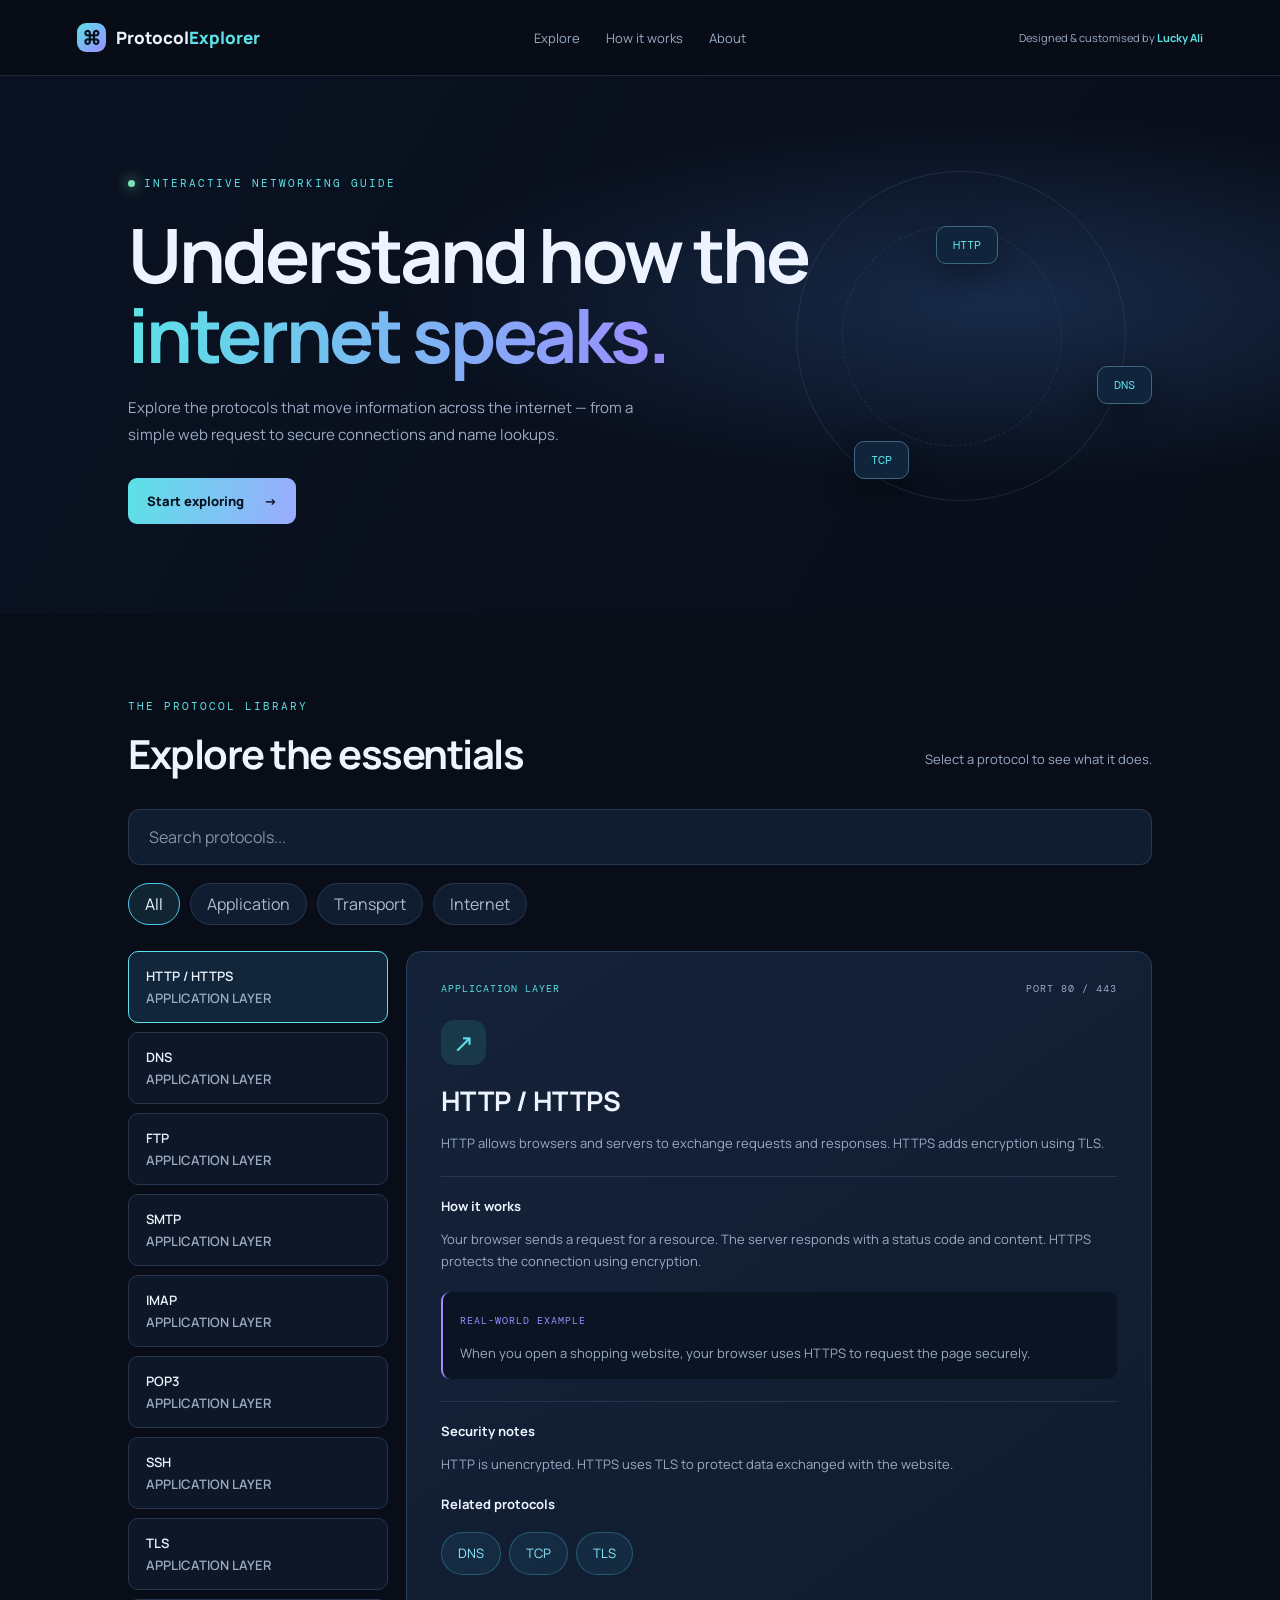
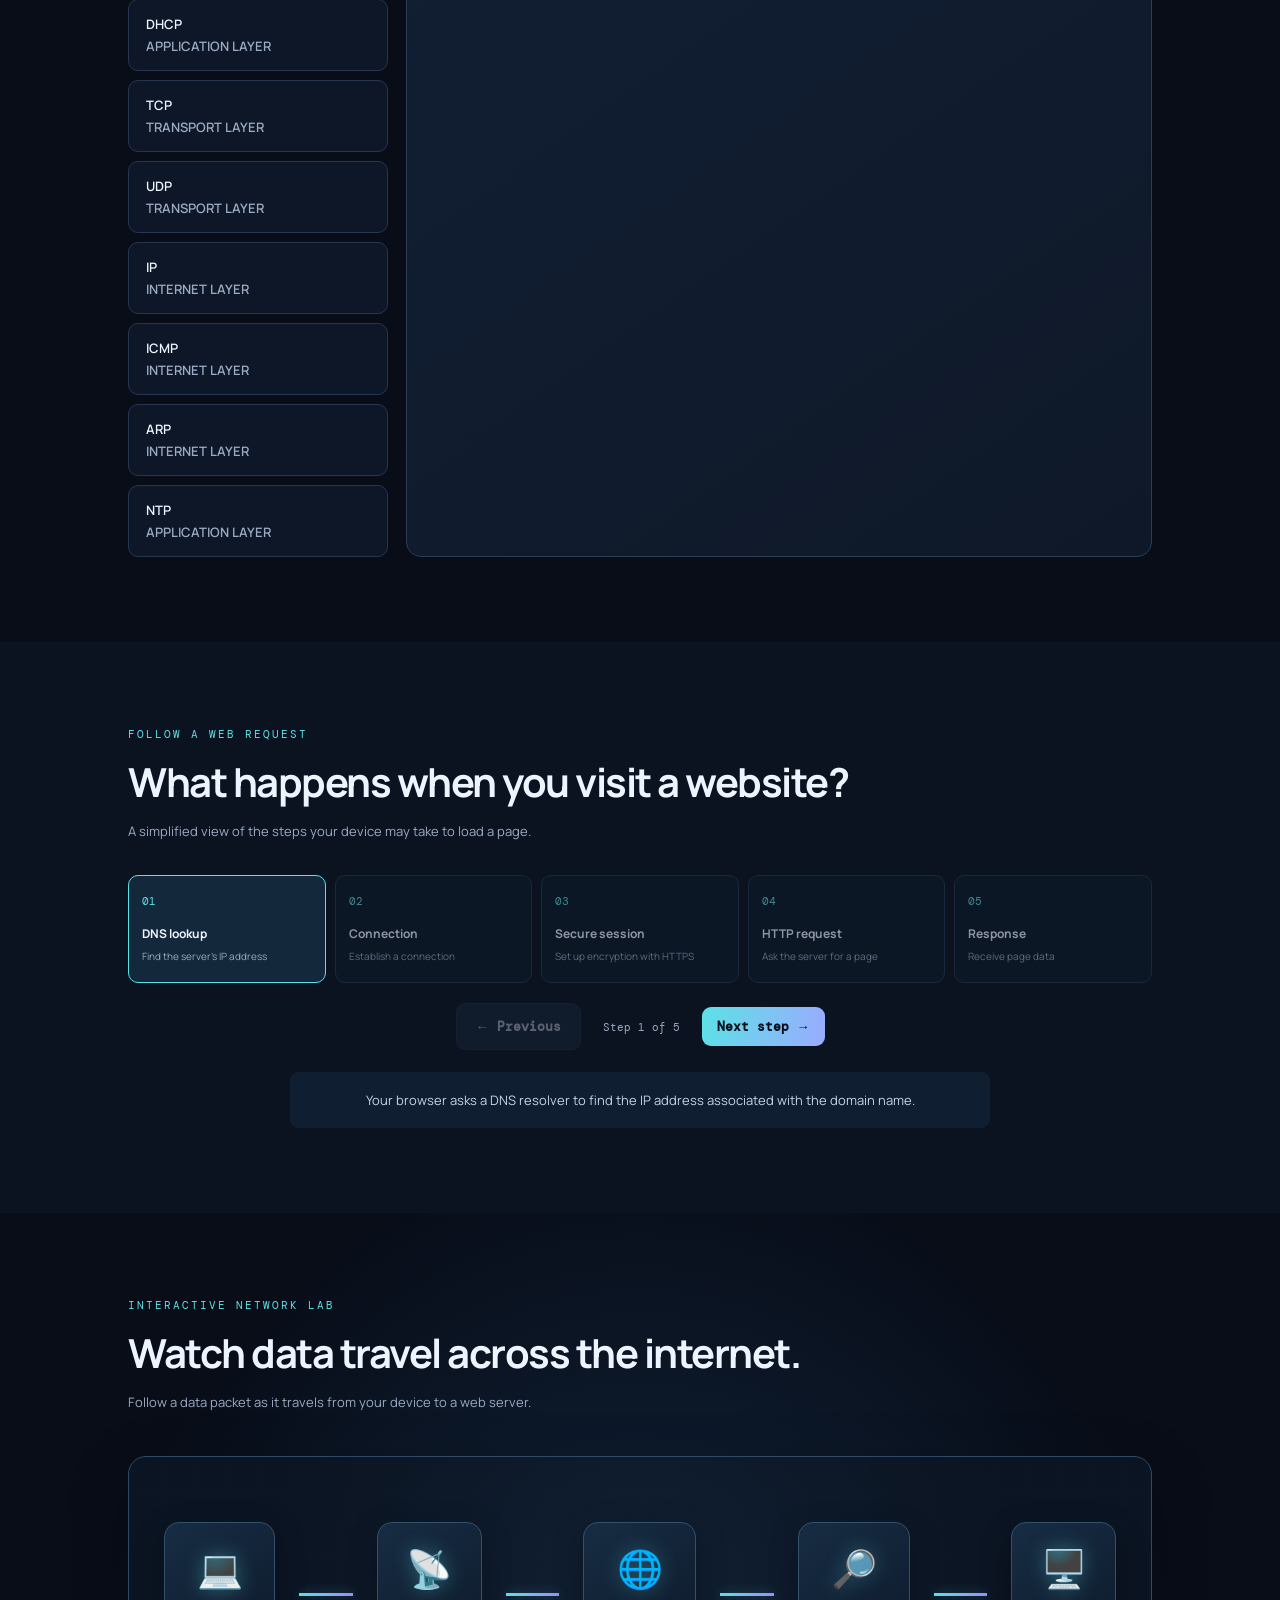
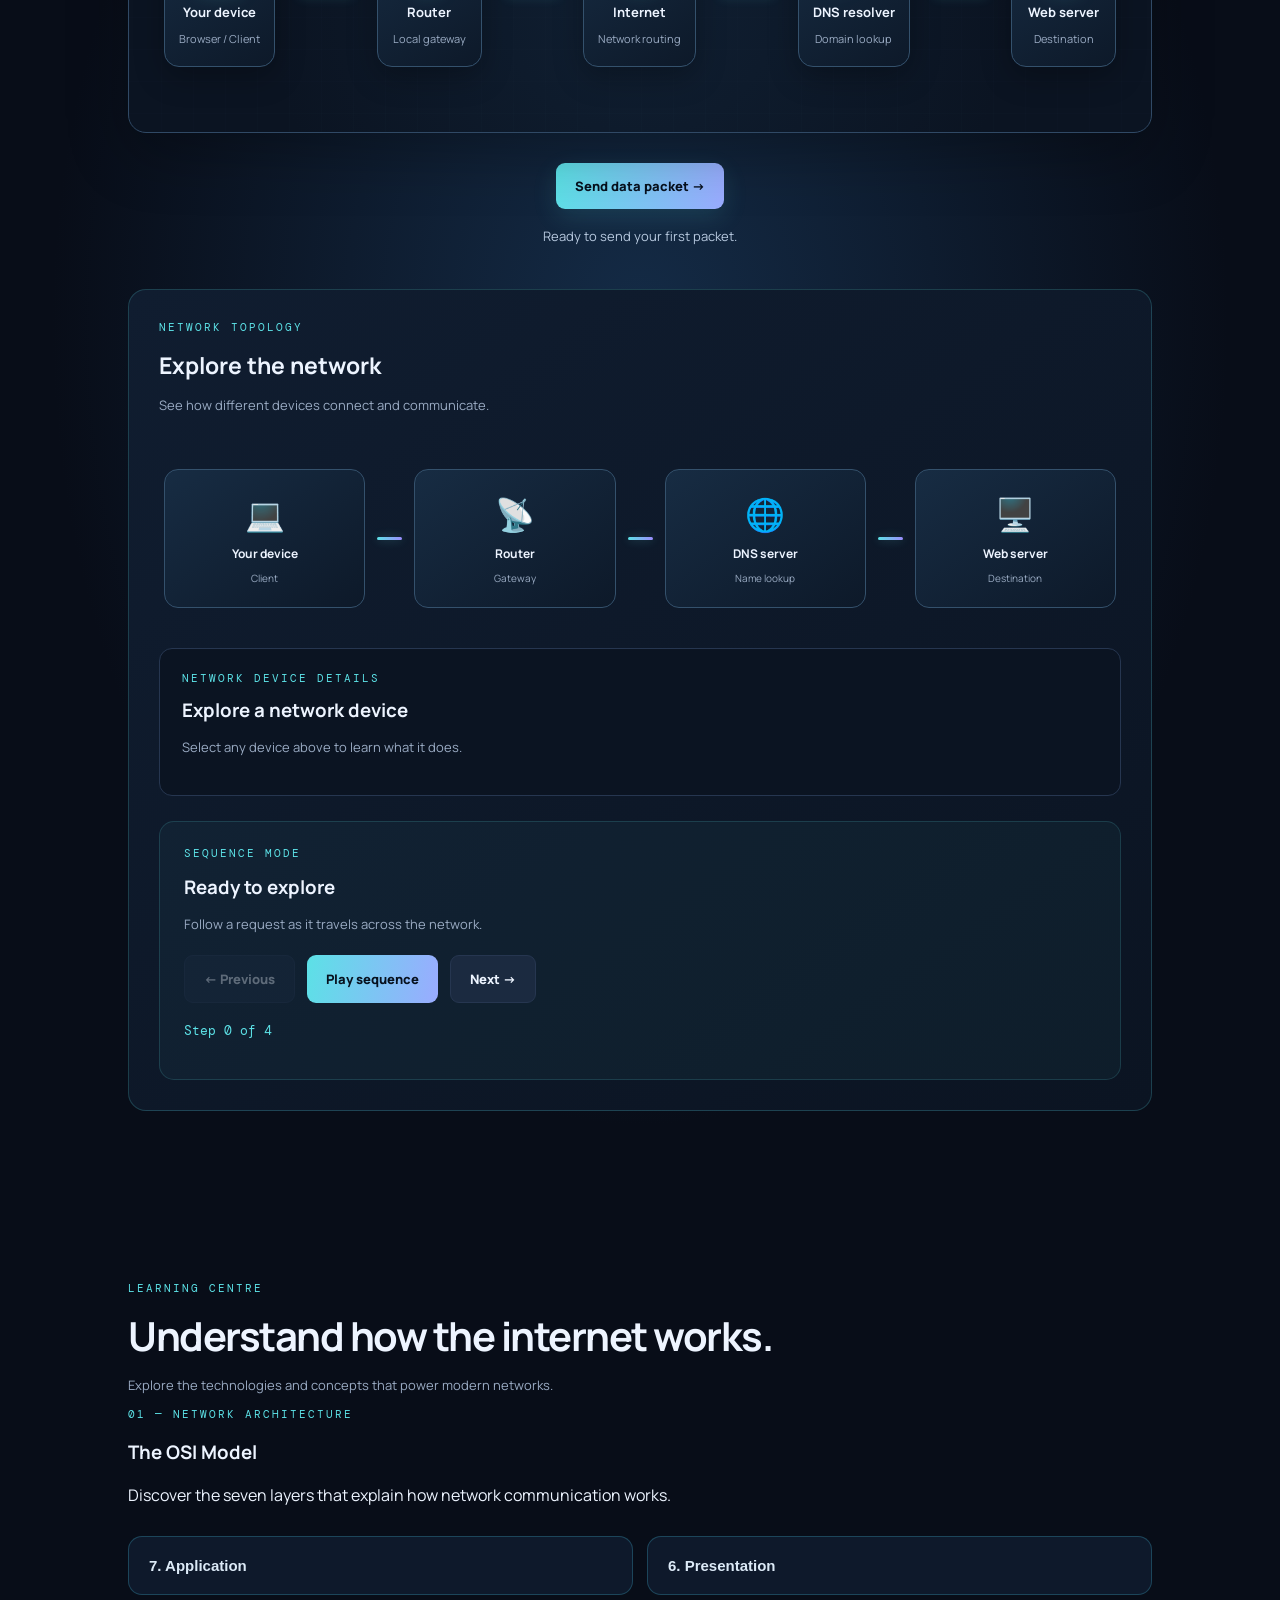
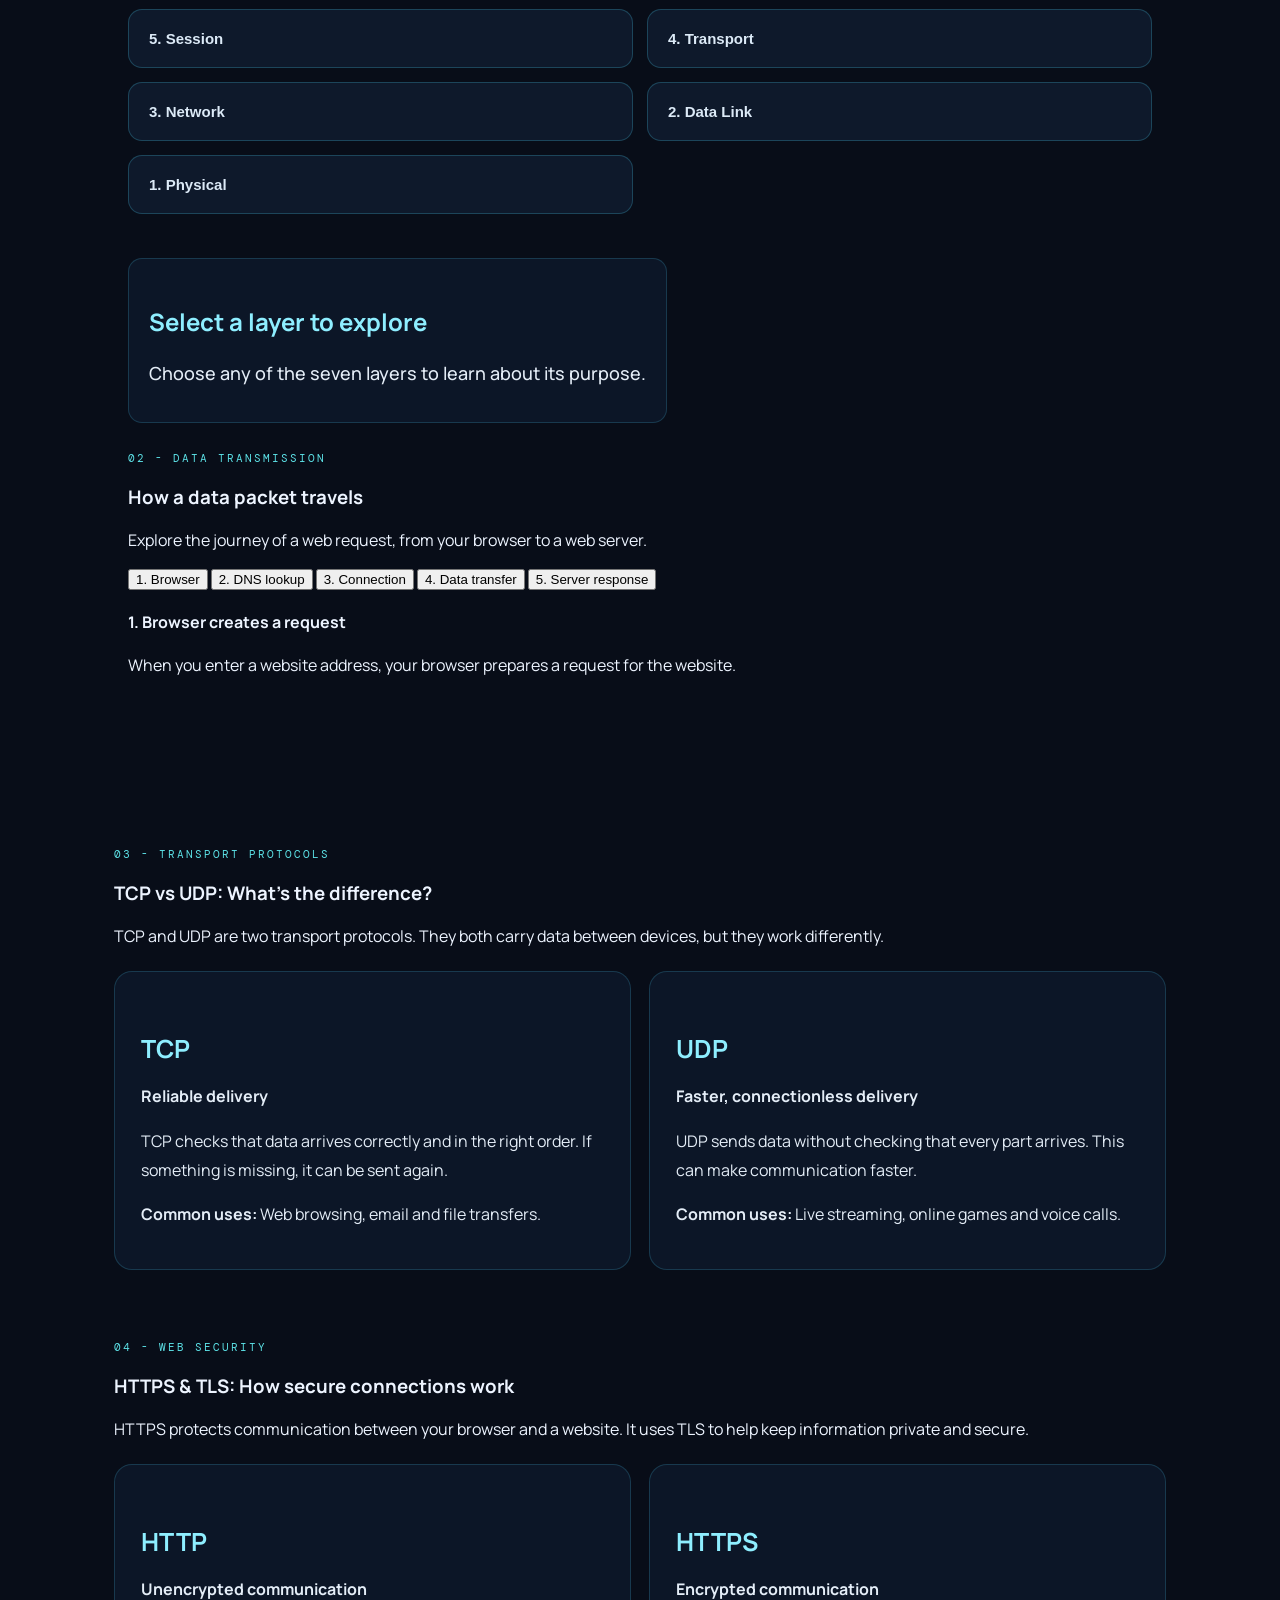
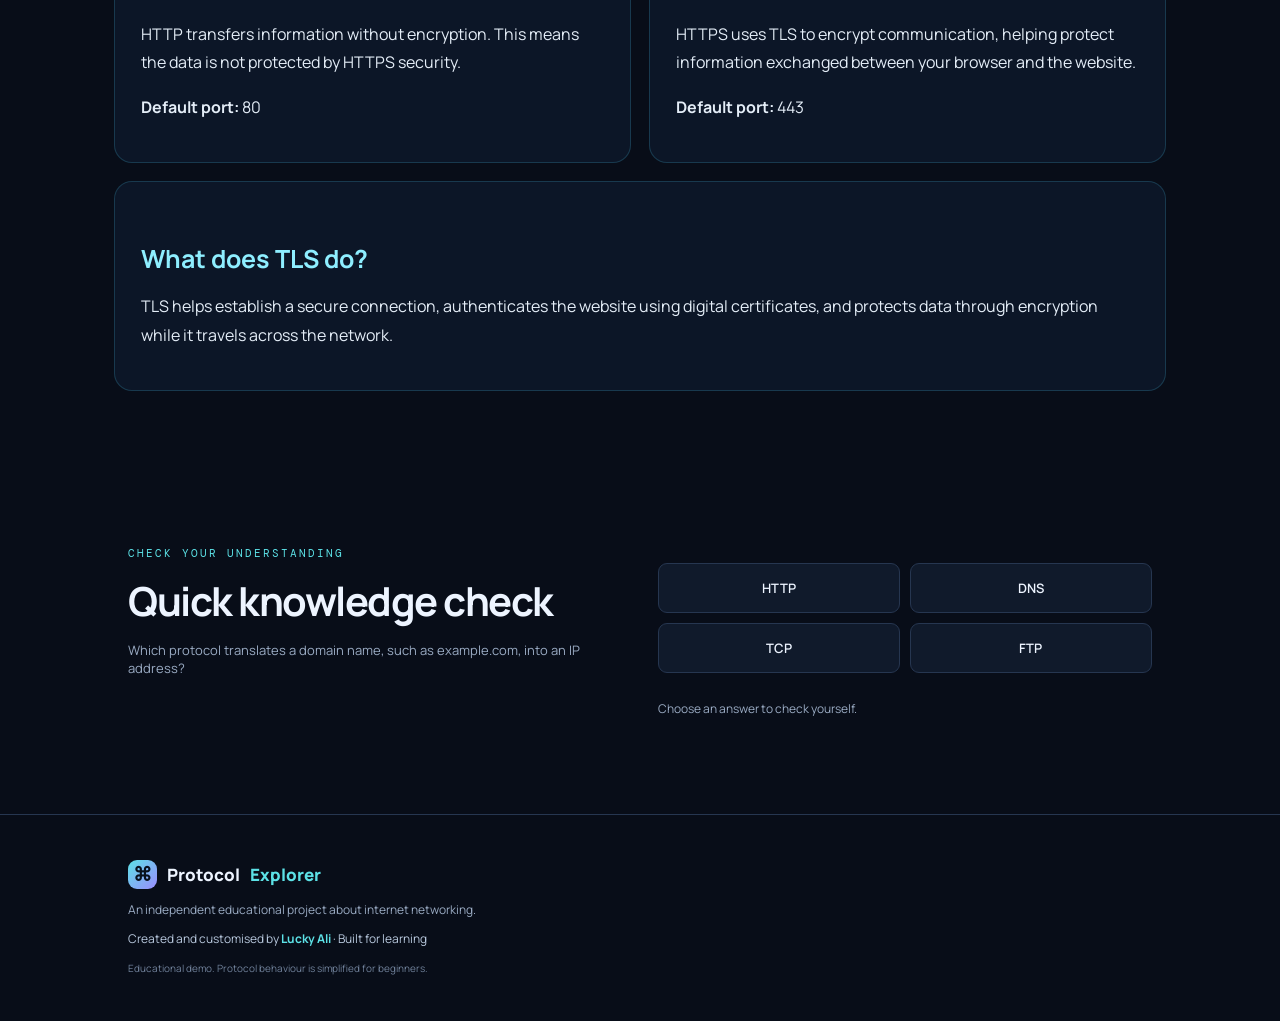
==== index.html @ 31eb239a "Add files via upload" ====
<!doctype html>
<html lang="en">
<head>
  <meta charset="utf-8">
  <meta name="viewport" content="width=device-width, initial-scale=1">
  <meta name="description" content="An interactive beginner-friendly guide to networking protocols, created by Lucky Ali.">
  <title>Protocol Explorer | Lucky Ali</title>
  <link rel="stylesheet" href="styles.css">
</head>
<body>
  <header class="topbar">
    <a class="brand" href="#"><span class="brand-mark">⌘</span><span>Protocol<span class="accent">Explorer</span></span></a>
    <nav><a href="#explore">Explore</a><a href="#how-it-works">How it works</a><a href="#about">About</a></nav>
    <span class="credit">Designed & customised by <strong>Lucky Ali</strong></span>
  </header>

  <main>
    <section class="hero">
      <div class="eyebrow"><span class="pulse"></span> INTERACTIVE NETWORKING GUIDE</div>
      <h1>Understand how the<br><span class="gradient">internet speaks.</span></h1>
      <p class="hero-copy">Explore the protocols that move information across the internet — from a simple web request to secure connections and name lookups.</p>
      <a class="primary-btn" href="#explore">Start exploring <span>→</span></a>
      <div class="hero-orbit orbit-one"></div><div class="hero-orbit orbit-two"></div>
      <div class="hero-node node-a">HTTP</div><div class="hero-node node-b">DNS</div><div class="hero-node node-c">TCP</div>
    </section>

    <section id="explore" class="section">
      <div class="section-heading"><div><div class="eyebrow">THE PROTOCOL LIBRARY</div><h2>Explore the essentials</h2></div><p>Select a protocol to see what it does.</p></div>
      <div class="protocol-tools">
  <input
    type="search"
    id="protocol-search"
    placeholder="Search protocols..."
    aria-label="Search protocols"
  >

  <div class="protocol-filters">
    <button class="filter-btn active" data-filter="ALL">All</button>
    <button class="filter-btn" data-filter="APPLICATION LAYER">Application</button>
    <button class="filter-btn" data-filter="TRANSPORT LAYER">Transport</button>
    <button class="filter-btn" data-filter="INTERNET LAYER">Internet</button>
  </div>
</div>
      <div class="protocol-layout">
        <div class="protocol-list" id="protocol-list" aria-label="Protocols"></div>
        <article class="detail-card" aria-live="polite">
          <div class="detail-top"><span class="tag" id="protocol-layer">APPLICATION LAYER</span><span class="port" id="protocol-port">PORT 80 / 443</span></div>
          <div class="protocol-symbol" id="protocol-symbol">↗</div>
          <h3 id="protocol-name">HTTP / HTTPS</h3>
          <p id="protocol-summary"></p>
          <div class="detail-divider"></div>
          <h4>How it works</h4>
          <p id="protocol-explain"></p>
          <div class="example-box"><span>REAL-WORLD EXAMPLE</span><p id="protocol-example"></p></div>
          <div class="detail-divider"></div>

<div class="extra-detail">
  <h4>Security notes</h4>
  <p id="protocol-security"></p>
</div>

<div class="extra-detail">
  <h4>Related protocols</h4>
  <p id="protocol-related"></p>
</div>
        </article>
      </div>
    </section>

    
    <section id="how-it-works" class="section flow-section">
      <div class="eyebrow">FOLLOW A WEB REQUEST</div><h2>What happens when you visit a website?</h2>
      <p class="section-intro">A simplified view of the steps your device may take to load a page.</p>
      <div class="steps" id="steps">
        <div class="step active"><span>01</span><b>DNS lookup</b><small>Find the server's IP address</small></div>
        <div class="step"><span>02</span><b>Connection</b><small>Establish a connection</small></div>
        <div class="step"><span>03</span><b>Secure session</b><small>Set up encryption with HTTPS</small></div>
        <div class="step"><span>04</span><b>HTTP request</b><small>Ask the server for a page</small></div>
        <div class="step"><span>05</span><b>Response</b><small>Receive page data</small></div>
      </div>
      <div class="step-controls"><button class="secondary-btn" id="prev-step" disabled>← Previous</button><span id="step-count">Step 1 of 5</span><button class="primary-btn small" id="next-step">Next step →</button></div>
      <div class="step-description" id="step-description">Your browser asks a DNS resolver to find the IP address associated with the domain name.</div>
    </section>
<section id="network-lab" class="section network-lab">
  <div class="eyebrow">INTERACTIVE NETWORK LAB</div>
  <h2>Watch data travel across the internet.</h2>
  <p class="section-intro">
    Follow a data packet as it travels from your device to a web server.
  </p>

 <div class="network-stage">

  <div class="network-device">
    <span>💻</span>
    <b>Your device</b>
    <small>Browser / Client</small>
  </div>

  <div class="network-connection">
    <span class="packet" id="network-packet"></span>
    <div class="connection-line"></div>
  </div>

  <div class="network-device">
    <span>📡</span>
    <b>Router</b>
    <small>Local gateway</small>
  </div>

  <div class="network-connection">
    <span class="packet"></span>
    <div class="connection-line"></div>
  </div>

  <div class="network-device">
    <span>🌐</span>
    <b>Internet</b>
    <small>Network routing</small>
  </div>

  <div class="network-connection">
    <span class="packet"></span>
    <div class="connection-line"></div>
  </div>

  <div class="network-device">
    <span>🔎</span>
    <b>DNS resolver</b>
    <small>Domain lookup</small>
  </div>

  <div class="network-connection">
    <span class="packet"></span>
    <div class="connection-line"></div>
  </div>

  <div class="network-device">
    <span>🖥️</span>
    <b>Web server</b>
    <small>Destination</small>
  </div>

</div>
  <div class="network-controls">
    <button class="primary-btn" id="send-packet">Send data packet →</button>
    <p id="network-status">Ready to send your first packet.</p>
  </div>
<!-- INTERACTIVE NETWORK MAP -->

<div class="network-map-section">

  <div class="eyebrow">NETWORK TOPOLOGY</div>
  <h3>Explore the network</h3>
  <p>See how different devices connect and communicate.</p>

  <div class="network-map">

    <div class="map-node" data-node="device">
      <span>💻</span>
      <b>Your device</b>
      <small>Client</small>
    </div>

    <div class="map-line"></div>

    <div class="map-node" data-node="router">
      <span>📡</span>
      <b>Router</b>
      <small>Gateway</small>
    </div>

    <div class="map-line"></div>

    <div class="map-node" data-node="dns">
      <span>🌐</span>
      <b>DNS server</b>
      <small>Name lookup</small>
    </div>

    <div class="map-line"></div>

    <div class="map-node" data-node="server">
      <span>🖥️</span>
      <b>Web server</b>
      <small>Destination</small>
    </div>

  </div>

  <div class="node-info-panel" id="node-info-panel">
  <span class="eyebrow">NETWORK DEVICE DETAILS</span>
  <h3 id="node-info-title">Explore a network device</h3>
  <p id="node-info-description">
    Select any device above to learn what it does.
  </p>
</div>
  <div class="sequence-panel">
    <span class="eyebrow">SEQUENCE MODE</span>
    <h3 id="sequence-title">Ready to explore</h3>
    <p id="sequence-description">
      Follow a request as it travels across the network.
    </p>

    <div class="sequence-controls">
      <button class="secondary-btn" id="sequence-prev">← Previous</button>
      <button class="primary-btn" id="sequence-play">Play sequence</button>
      <button class="secondary-btn" id="sequence-next">Next →</button>
    </div>

    <p id="sequence-count">Step 0 of 4</p>
  </div>

</div>
</section>
    <!-- DAY 4 - LEARNING CENTRE -->

<section id="learning-centre" class="section learning-centre">

  <div class="eyebrow">LEARNING CENTRE</div>

  <h2>Understand how the internet works.</h2>

  <p class="section-intro">
    Explore the technologies and concepts that power modern networks.
  </p>

  <!-- OSI MODEL -->

  <div class="learning-topic" id="osi-model">

    <div class="eyebrow">01 — NETWORK ARCHITECTURE</div>

    <h3>The OSI Model</h3>

    <p>
      Discover the seven layers that explain how network communication works.
    </p>

    <div id="osi-layers" class="osi-layers">
    </div>

    <div class="osi-info" id="osi-info">
      <h4>Select a layer to explore</h4>
      <p>Choose any of the seven layers to learn about its purpose.</p>
    </div>

  </div>
<!-- PACKET FLOW LESSON -->

<div class="learning-topic" id="packet-flow">

  <div class="eyebrow">02 - DATA TRANSMISSION</div>
  <h3>How a data packet travels</h3>
  <p>Explore the journey of a web request, from your browser to a web server.</p>

  <div class="packet-flow-steps">
    <button class="packet-step active" data-step="0">1. Browser</button>
    <button class="packet-step" data-step="1">2. DNS lookup</button>
    <button class="packet-step" data-step="2">3. Connection</button>
    <button class="packet-step" data-step="3">4. Data transfer</button>
    <button class="packet-step" data-step="4">5. Server response</button>
  </div>

  <div class="packet-flow-info" id="packet-flow-info">
    <h4 id="packet-flow-title">1. Browser creates a request</h4>
    <p id="packet-flow-description">
      When you enter a website address, your browser prepares a request for the website.
    </p>
  </div>

</div>
</section>

<!-- TCP VS UDP LESSON -->

<div class="learning-topic" id="tcp-vs-udp">

  <div class="eyebrow">03 - TRANSPORT PROTOCOLS</div>
  <h3>TCP vs UDP: What's the difference?</h3>

  <p>
    TCP and UDP are two transport protocols. They both carry data
    between devices, but they work differently.
  </p>

  <div class="comparison-grid">

    <div class="comparison-card">
      <h4>TCP</h4>
      <p><strong>Reliable delivery</strong></p>
      <p>
        TCP checks that data arrives correctly and in the right order.
        If something is missing, it can be sent again.
      </p>
      <p><strong>Common uses:</strong> Web browsing, email and file transfers.</p>
    </div>

    <div class="comparison-card">
      <h4>UDP</h4>
      <p><strong>Faster, connectionless delivery</strong></p>
      <p>
        UDP sends data without checking that every part arrives.
        This can make communication faster.
      </p>
      <p><strong>Common uses:</strong> Live streaming, online games and voice calls.</p>
    </div>

  </div>

</div>
<!-- HTTPS AND TLS LESSON -->

<div class="learning-topic" id="https-tls">

  <div class="eyebrow">04 - WEB SECURITY</div>
  <h3>HTTPS & TLS: How secure connections work</h3>

  <p>
    HTTPS protects communication between your browser and a website.
    It uses TLS to help keep information private and secure.
  </p>

  <div class="comparison-grid">

    <div class="comparison-card">
      <h4>HTTP</h4>
      <p><strong>Unencrypted communication</strong></p>
      <p>
        HTTP transfers information without encryption.
        This means the data is not protected by HTTPS security.
      </p>
      <p><strong>Default port:</strong> 80</p>
    </div>

    <div class="comparison-card">
      <h4>HTTPS</h4>
      <p><strong>Encrypted communication</strong></p>
      <p>
        HTTPS uses TLS to encrypt communication, helping protect
        information exchanged between your browser and the website.
      </p>
      <p><strong>Default port:</strong> 443</p>
    </div>

  </div>

  <div class="comparison-card" style="margin-top: 18px;">
    <h4>What does TLS do?</h4>
    <p>
      TLS helps establish a secure connection, authenticates the
      website using digital certificates, and protects data through
      encryption while it travels across the network.
    </p>
  </div>

</div>
<section class="section quiz-section">
      <div><div class="eyebrow">CHECK YOUR UNDERSTANDING</div><h2>Quick knowledge check</h2><p class="section-intro">Which protocol translates a domain name, such as example.com, into an IP address?</p></div>
      <div class="quiz-options" id="quiz-options">
        <button data-answer="HTTP">HTTP</button><button data-answer="DNS">DNS</button><button data-answer="TCP">TCP</button><button data-answer="FTP">FTP</button>
      </div>
      <p id="quiz-feedback" class="quiz-feedback" aria-live="polite">Choose an answer to check yourself.</p>
    </section>
  </main>

  <footer id="about"><div class="brand"><span class="brand-mark">⌘</span> Protocol<span class="accent">Explorer</span></div><p>An independent educational project about internet networking.</p><p class="footer-credit">Created and customised by <strong>Lucky Ali</strong> · Built for learning</p><small>Educational demo. Protocol behaviour is simplified for beginners.</small></footer>
  <script src="script.js"></script>
</body>
</html>
---- styles.css ----
@import url('https://fonts.googleapis.com/css2?family=DM+Mono:wght@400;500&family=Manrope:wght@400;500;600;700;800&display=swap');
:root{--bg:#080d18;--panel:#101a2b;--panel2:#142239;--text:#edf4ff;--muted:#9aabc3;--line:#263650;--cyan:#5ce1e6;--violet:#9b8cff;--green:#7ee0b5}
*{box-sizing:border-box}html{scroll-behavior:smooth}body{margin:0;background:var(--bg);color:var(--text);font-family:Manrope,Arial,sans-serif}a{color:inherit;text-decoration:none}.topbar{height:76px;padding:0 6vw;display:flex;align-items:center;gap:35px;border-bottom:1px solid #1b2940;background:#080d18eF;position:sticky;top:0;z-index:10;backdrop-filter:blur(14px)}.brand{display:flex;align-items:center;gap:10px;font-weight:800;font-size:17px;white-space:nowrap}.brand-mark{width:29px;height:29px;border-radius:9px;display:grid;place-items:center;background:linear-gradient(135deg,var(--cyan),var(--violet));color:#08111e;font-size:19px}.accent{color:var(--cyan)}nav{display:flex;gap:26px;margin:auto;color:var(--muted);font-size:13px}nav a:hover{color:var(--cyan)}.credit{font-size:11px;color:var(--muted);white-space:nowrap}.credit strong,.footer-credit strong{color:var(--cyan)}.hero{min-height:510px;padding:100px 10vw 90px;position:relative;overflow:hidden;background:radial-gradient(ellipse at 78% 42%,#182b4a 0,transparent 42%),linear-gradient(120deg,#0a1222,#080d18)}.eyebrow{font:11px 'DM Mono',monospace;letter-spacing:2px;color:var(--cyan);display:flex;align-items:center;gap:9px}.pulse{width:7px;height:7px;border-radius:50%;background:var(--green);box-shadow:0 0 13px var(--green)}h1{font-size:clamp(43px,6vw,75px);line-height:1.06;letter-spacing:-3px;margin:25px 0 20px;max-width:700px}.gradient{background:linear-gradient(90deg,var(--cyan),var(--violet));color:transparent;background-clip:text}.hero-copy{color:var(--muted);max-width:510px;line-height:1.8;font-size:15px;margin-bottom:30px}.primary-btn,.secondary-btn{border:0;border-radius:9px;padding:14px 19px;background:linear-gradient(100deg,var(--cyan),#9aabff);color:#07111e;font-weight:800;font-family:inherit;font-size:13px;cursor:pointer;display:inline-flex;gap:20px;align-items:center}.primary-btn:hover{filter:brightness(1.08);transform:translateY(-1px)}.hero-orbit{position:absolute;border:1px solid #38516e66;border-radius:50%;width:330px;height:330px;right:12%;top:95px}.orbit-two{width:220px;height:220px;right:17%;top:150px;border-style:dashed}.hero-node{position:absolute;padding:10px 16px;border:1px solid #3e6681;background:#10253b;border-radius:10px;color:var(--cyan);font:12px 'DM Mono';box-shadow:0 10px 30px #0005}.node-a{right:22%;top:150px}.node-b{right:10%;top:290px}.node-c{right:29%;top:365px}.section{padding:85px 10vw}.section-heading{display:flex;justify-content:space-between;align-items:end;margin-bottom:28px}.section h2{font-size:clamp(27px,3.5vw,40px);letter-spacing:-1.5px;margin:13px 0 0}.section-heading>p,.section-intro{color:var(--muted);font-size:13px}.protocol-layout{display:grid;grid-template-columns:260px 1fr;gap:18px}.protocol-list{display:grid;gap:9px;align-content:start}.protocol-choice{padding:15px 17px;background:#0d1727;border:1px solid var(--line);border-radius:10px;color:var(--muted);text-align:left;cursor:pointer;font:600 13px Manrope}.protocol-choice span{display:block;color:var(--text);margin-bottom:4px}.protocol-choice.active,.protocol-choice:hover{border-color:var(--cyan);background:#11263a}.detail-card{padding:30px 34px;background:linear-gradient(145deg,#142239,#0e1828);border:1px solid #2a3d59;border-radius:15px;min-height:365px}.detail-top{display:flex;justify-content:space-between;color:var(--cyan);font:10px 'DM Mono';letter-spacing:1px}.port{color:var(--muted)}.protocol-symbol{margin-top:25px;width:45px;height:45px;border-radius:13px;background:#19394a;color:var(--cyan);display:grid;place-items:center;font-size:25px}.detail-card h3{font-size:27px;margin:17px 0 8px}.detail-card p{color:var(--muted);line-height:1.7;font-size:13px;max-width:700px}.detail-card h4{font-size:13px;margin:20px 0 0}.detail-divider{height:1px;background:var(--line);margin-top:22px}.example-box{margin-top:20px;padding:15px 17px;background:#0b1422;border-radius:9px;border-left:2px solid var(--violet)}.example-box span{font:10px 'DM Mono';color:var(--violet);letter-spacing:1px}.example-box p{margin-bottom:0}.flow-section{background:#0b1321}.steps{display:grid;grid-template-columns:repeat(5,1fr);gap:9px;margin:35px 0 20px}.step{padding:18px 13px;border:1px solid var(--line);border-radius:10px;background:#0e1a2b;opacity:.58}.step.active{opacity:1;border-color:var(--cyan);background:#13283a}.step span{display:block;color:var(--cyan);font:11px 'DM Mono';margin-bottom:17px}.step b{display:block;font-size:12px}.step small{display:block;color:var(--muted);font-size:10px;line-height:1.5;margin-top:7px}.step-controls{display:flex;align-items:center;justify-content:center;gap:22px;color:var(--muted);font:11px 'DM Mono'}.secondary-btn{background:#1b2a40;color:var(--text);border:1px solid var(--line)}button:disabled{opacity:.35;cursor:not-allowed}.primary-btn.small{padding:11px 15px}.step-description{margin:22px auto 0;padding:17px 20px;background:#101e31;border-radius:9px;max-width:700px;text-align:center;color:#c4d3e8;font-size:13px;line-height:1.7}.quiz-section{display:grid;grid-template-columns:1fr 1fr;gap:35px;align-items:center}.quiz-options{display:grid;grid-template-columns:1fr 1fr;gap:10px}.quiz-options button{padding:15px;border:1px solid var(--line);border-radius:9px;background:#101a2b;color:var(--text);font:600 13px Manrope;cursor:pointer}.quiz-options button:hover{border-color:var(--cyan)}.quiz-options button.correct{border-color:var(--green);background:#123328}.quiz-options button.wrong{border-color:#e58d9a;background:#351c2a}.quiz-feedback{grid-column:2;color:var(--muted);font-size:12px;margin-top:-25px}footer{border-top:1px solid var(--line);padding:45px 10vw;color:var(--muted);font-size:12px}footer .brand{color:var(--text)}footer p{margin:12px 0}.footer-credit{color:#b8c8dd}footer small{font-size:10px;color:#71829b}
@media(max-width:760px){.topbar{padding:0 5vw;gap:12px}.topbar nav{display:none}.credit{margin-left:auto;font-size:9px}.hero{padding:75px 7vw;min-height:470px}.hero-orbit,.hero-node{opacity:.25;right:-100px}.section{padding:65px 7vw}.section-heading{display:block}.protocol-layout{grid-template-columns:1fr}.protocol-list{grid-template-columns:1fr 1fr}.detail-card{padding:23px}.steps{grid-template-columns:1fr 1fr}.step:last-child{grid-column:span 2}.quiz-section{grid-template-columns:1fr}.quiz-feedback{grid-column:1;margin:0}.hero h1{letter-spacing:-2px}}


/* PREMIUM NETWORK LAB */

.network-lab {
  position: relative;
  overflow: hidden;
  background:
    radial-gradient(ellipse at 50% 45%, #142b46 0%, transparent 65%),
    var(--bg);
}

.network-lab h2 {
  max-width: 750px;
}

.network-stage {
  position: relative;
  display: flex;
  align-items: center;
  justify-content: space-around;
  gap: 24px;
  margin: 45px 0 30px;
  padding: 65px 35px;
  min-height: 260px;
  overflow: hidden;
  border: 1px solid #304965;
  border-radius: 18px;
  background:
    radial-gradient(circle at 50% 50%, #17304a66, transparent 70%),
    #0b1422;
  box-shadow: 0 20px 60px #0004;
}

.network-stage::before {
  content: "";
  position: absolute;
  inset: 0;
  opacity: .18;
  pointer-events: none;
  background-image:
    linear-gradient(#54718b22 1px, transparent 1px),
    linear-gradient(90deg, #54718b22 1px, transparent 1px);
  background-size: 32px 32px;
}

.network-device {
  position: relative;
  z-index: 2;
  display: flex;
  flex-direction: column;
  align-items: center;
  gap: 10px;
  min-width: 105px;
  padding: 20px 14px;
  border: 1px solid #34516c;
  border-radius: 15px;
  background: linear-gradient(145deg, #172c43, #0d1929);
  box-shadow: 0 10px 30px #0004;
  transition: border-color .3s, transform .3s;
}

.network-device:hover {
  transform: translateY(-5px);
  border-color: var(--cyan);
}

.network-device span {
  font-size: 37px;
  filter: drop-shadow(0 0 10px #5ce1e655);
}

.network-device b {
  font-size: 13px;
  color: var(--text);
}

.network-device small {
  color: var(--muted);
  font-size: 11px;
}

.network-connection {
  position: relative;
  z-index: 1;
  flex: 1;
  max-width: 180px;
  height: 3px;
  background: #30445f;
  border-radius: 5px;
}

.connection-line {
  width: 100%;
  height: 100%;
  background: linear-gradient(90deg, #5ce1e6, #9b8cff);
  box-shadow: 0 0 12px #5ce1e655;
}

.packet {
  position: absolute;
  z-index: 3;
  top: 50%;
  left: 0;
  width: 13px;
  height: 13px;
  border: 2px solid white;
  border-radius: 50%;
  background: var(--cyan);
  box-shadow: 0 0 10px var(--cyan), 0 0 25px #5ce1e6aa;
  transform: translate(-50%, -50%);
  opacity: 0;
}

.packet.moving {
  opacity: 1;
  animation: packet-travel 1.2s ease-in-out forwards;
}

@keyframes packet-travel {
  0% { left: 0; }
  100% { left: 100%; }
}

.network-controls {
  text-align: center;
  margin-top: 28px;
}

.network-controls p {
  min-height: 22px;
  color: #b7c9df;
  font-size: 13px;
  margin-top: 18px;
}

#send-packet {
  box-shadow: 0 8px 25px #5ce1e622;
  transition: transform .25s, box-shadow .25s;
}

#send-packet:hover {
  transform: translateY(-3px);
  box-shadow: 0 12px 32px #5ce1e644;
}

@media(max-width:600px) {
  .network-stage {
    gap: 7px;
    padding: 35px 8px;
    min-height: 210px;
  }

  .network-device {
    min-width: 0;
    padding: 14px 7px;
  }

  .network-device span {
    font-size: 27px;
  }

  .network-device b {
    font-size: 10px;
  }

  .network-device small {
    font-size: 9px;
  }

  .network-connection {
    max-width: 45px;
  }
}

/* PROTOCOL LIBRARY SEARCH AND FILTERS */

.protocol-tools {
  display: flex;
  flex-direction: column;
  gap: 18px;
  margin-bottom: 26px;
}

#protocol-search {
  width: 100%;
  padding: 16px 20px;
  border: 1px solid rgba(130, 160, 200, 0.2);
  border-radius: 12px;
  background: #101d30;
  color: #eef5ff;
  font: inherit;
  outline: none;
  transition: border-color 0.25s, box-shadow 0.25s;
}

#protocol-search::placeholder {
  color: #8292a9;
}

#protocol-search:focus {
  border-color: #48c8e8;
  box-shadow: 0 0 0 3px rgba(72, 200, 232, 0.1);
}

.protocol-filters {
  display: flex;
  flex-wrap: wrap;
  gap: 10px;
}

.filter-btn {
  padding: 9px 16px;
  border: 1px solid rgba(130, 160, 200, 0.2);
  border-radius: 30px;
  background: #101d30;
  color: #aabbd0;
  font: inherit;
  cursor: pointer;
  transition: 0.25s ease;
}

.filter-btn:hover,
.filter-btn.active {
  color: #eafaff;
  border-color: #48c8e8;
  background: rgba(72, 200, 232, 0.12);
}

.protocol-choice[hidden] {
  display: none;
}

@media (max-width: 600px) {
  .protocol-filters {
    gap: 8px;
  }

  .filter-btn {
    padding: 8px 12px;
    font-size: 12px;
  }
}

/* EMPTY SEARCH STATE */

.empty-message {
  padding: 28px 20px;
  margin: 0;
  border: 1px dashed rgba(72, 200, 232, 0.3);
  border-radius: 14px;
  background: rgba(72, 200, 232, 0.05);
  color: #aabbd0;
  text-align: center;
  line-height: 1.7;
}

.detail-card[hidden] {
  display: none;
}

/* CLICKABLE RELATED PROTOCOLS */

.related-protocol-btn {
  display: inline-block;
  margin: 6px 8px 6px 0;
  padding: 9px 16px;
  border: 1px solid rgba(72, 200, 232, 0.3);
  border-radius: 30px;
  background: rgba(72, 200, 232, 0.08);
  color: #8eeaff;
  font: inherit;
  cursor: pointer;
  transition: all 0.25s ease;
}

.related-protocol-btn:hover {
  background: rgba(72, 200, 232, 0.18);
  border-color: #48c8e8;
  transform: translateY(-2px);
  box-shadow: 0 4px 14px rgba(72, 200, 232, 0.12);
}

/* DAY 3 - NETWORK MAP STYLING */

.network-map-section {
  margin-top: 40px;
  padding: 30px;
  border: 1px solid rgba(92, 225, 230, 0.2);
  border-radius: 18px;
  background: linear-gradient(145deg, #101d30, #0b1422);
}

.network-map-section > h3 {
  margin: 15px 0 8px;
  font-size: 23px;
}

.network-map-section > p {
  color: var(--muted);
  font-size: 13px;
  line-height: 1.7;
}

.network-map {
  display: flex;
  align-items: center;
  justify-content: space-around;
  gap: 12px;
  padding: 40px 5px;
}

.map-node {
  flex: 1;
  min-width: 0;
  padding: 22px 10px;
  display: flex;
  flex-direction: column;
  align-items: center;
  gap: 9px;
  text-align: center;
  border: 1px solid #34516c;
  border-radius: 14px;
  background: linear-gradient(145deg, #172c43, #0d1929);
  color: var(--text);
  transition: .3s ease;
  cursor: pointer;
}

.map-node:hover,
.map-node.active {
  border-color: var(--cyan);
  transform: translateY(-4px);
  box-shadow: 0 0 22px rgba(92, 225, 230, .18);
}

.map-node span {
  font-size: 32px;
}

.map-node b {
  font-size: 12px;
}

.map-node small {
  color: var(--muted);
  font-size: 10px;
}

.map-line {
  flex: 0 0 25px;
  height: 3px;
  border-radius: 5px;
  background: linear-gradient(90deg, var(--cyan), var(--violet));
  box-shadow: 0 0 10px rgba(92, 225, 230, .3);
}

.node-info-panel {
  padding: 22px;
  border: 1px solid var(--line);
  border-radius: 13px;
  background: #0b1422;
}

.node-info-panel h3 {
  margin: 12px 0 8px;
}

.node-info-panel p {
  color: var(--muted);
  font-size: 13px;
  line-height: 1.8;
}

.sequence-panel {
  margin-top: 25px;
  padding: 24px;
  border: 1px solid rgba(92, 225, 230, .16);
  border-radius: 15px;
  background: rgba(92, 225, 230, .045);
}

.sequence-panel h3 {
  margin: 14px 0 8px;
}

.sequence-panel p {
  color: var(--muted);
  font-size: 13px;
  line-height: 1.7;
}

.sequence-controls {
  display: flex;
  flex-wrap: wrap;
  gap: 12px;
  margin-top: 20px;
}

#sequence-count {
  margin-top: 17px;
  color: var(--cyan);
  font-family: 'DM Mono', monospace;
}

@media (max-width: 600px) {
  .network-map-section {
    padding: 20px 14px;
  }

  .network-map {
    flex-direction: column;
    gap: 10px;
    padding: 25px 5px;
  }

  .map-node {
    width: 100%;
  }

  .map-line {
    flex: 0 0 3px;
    width: 3px;
    height: 22px;
  }
}

/* DAY 4 - PREMIUM OSI MODEL DESIGN */

.osi-layers {
  display: grid;
  grid-template-columns: repeat(2, minmax(0, 1fr));
  gap: 14px;
  margin: 30px 0;
}

.osi-layer-btn {
  width: 100%;
  padding: 20px;
  border: 1px solid rgba(72, 200, 232, 0.25);
  border-radius: 14px;
  background: rgba(16, 29, 48, 0.85);
  color: #dceaf7;
  font-size: 15px;
  font-weight: 600;
  text-align: left;
  cursor: pointer;
  transition: all 0.3s ease;
}

.osi-layer-btn:hover {
  border-color: #48c8e8;
  background: rgba(72, 200, 232, 0.10);
  transform: translateY(-3px);
}

.osi-layer-btn.active {
  border-color: #48c8e8;
  background: rgba(72, 200, 232, 0.15);
  box-shadow: 0 0 20px rgba(72, 200, 232, 0.15);
  color: #ffffff;
}

.osi-info {
 margin: 14px 0 28px;
  padding: 14px 20px;
  border: 1px solid rgba(72, 200, 232, 0.2);
  border-radius: 14px;
  background: rgba(16, 29, 48, 0.65);
  height: auto;
  min-height: 0;
 width: fit-content;
  max-width: 620px;
  display: inline-block;
  box-sizing: border-box;
}
.osi-info h4 {
  color: #8eeeff;
  margin-bottom: 16px;
  font-size: 24px;
  font-weight: 700;
}
.osi-info p {
  color: #e4edf7;
  font-size: 18px;
  line-height: 1.9;
  font-weight: 500;
  max-width: 900px;
}
@media (max-width: 600px) {
  .osi-layers {
    grid-template-columns: 1fr;
  }
}

/* TCP VS UDP COMPARISON */

.comparison-grid {
  display: grid;
  grid-template-columns: repeat(2, minmax(0, 1fr));
  gap: 18px;
  margin-top: 24px;
}

.comparison-card {
  padding: 26px;
  border: 1px solid rgba(72, 200, 232, 0.2);
  border-radius: 18px;
  background: rgba(16, 29, 48, 0.65);
  transition: 0.3s ease;
}

.comparison-card:hover {
  border-color: #48c8e8;
  transform: translateY(-4px);
  box-shadow: 0 0 20px rgba(72, 200, 232, 0.12);
}

.comparison-card h4 {
  color: #8eeeff;
  font-size: 25px;
  margin-bottom: 16px;
}

.comparison-card p {
  color: #e4edf7;
  line-height: 1.8;
  margin-bottom: 14px;
}

@media (max-width: 600px) {
  .comparison-grid {
    grid-template-columns: 1fr;
  }
}

#tcp-vs-udp {
  width: 100%;
  max-width: 1100px;
  margin: 70px auto;
  padding: 0 24px;
  box-sizing: border-box;
}

#https-tls {
  width: 100%;
  max-width: 1100px;
  margin: 70px auto;
  padding: 0 24px;
  box-sizing: border-box;
}
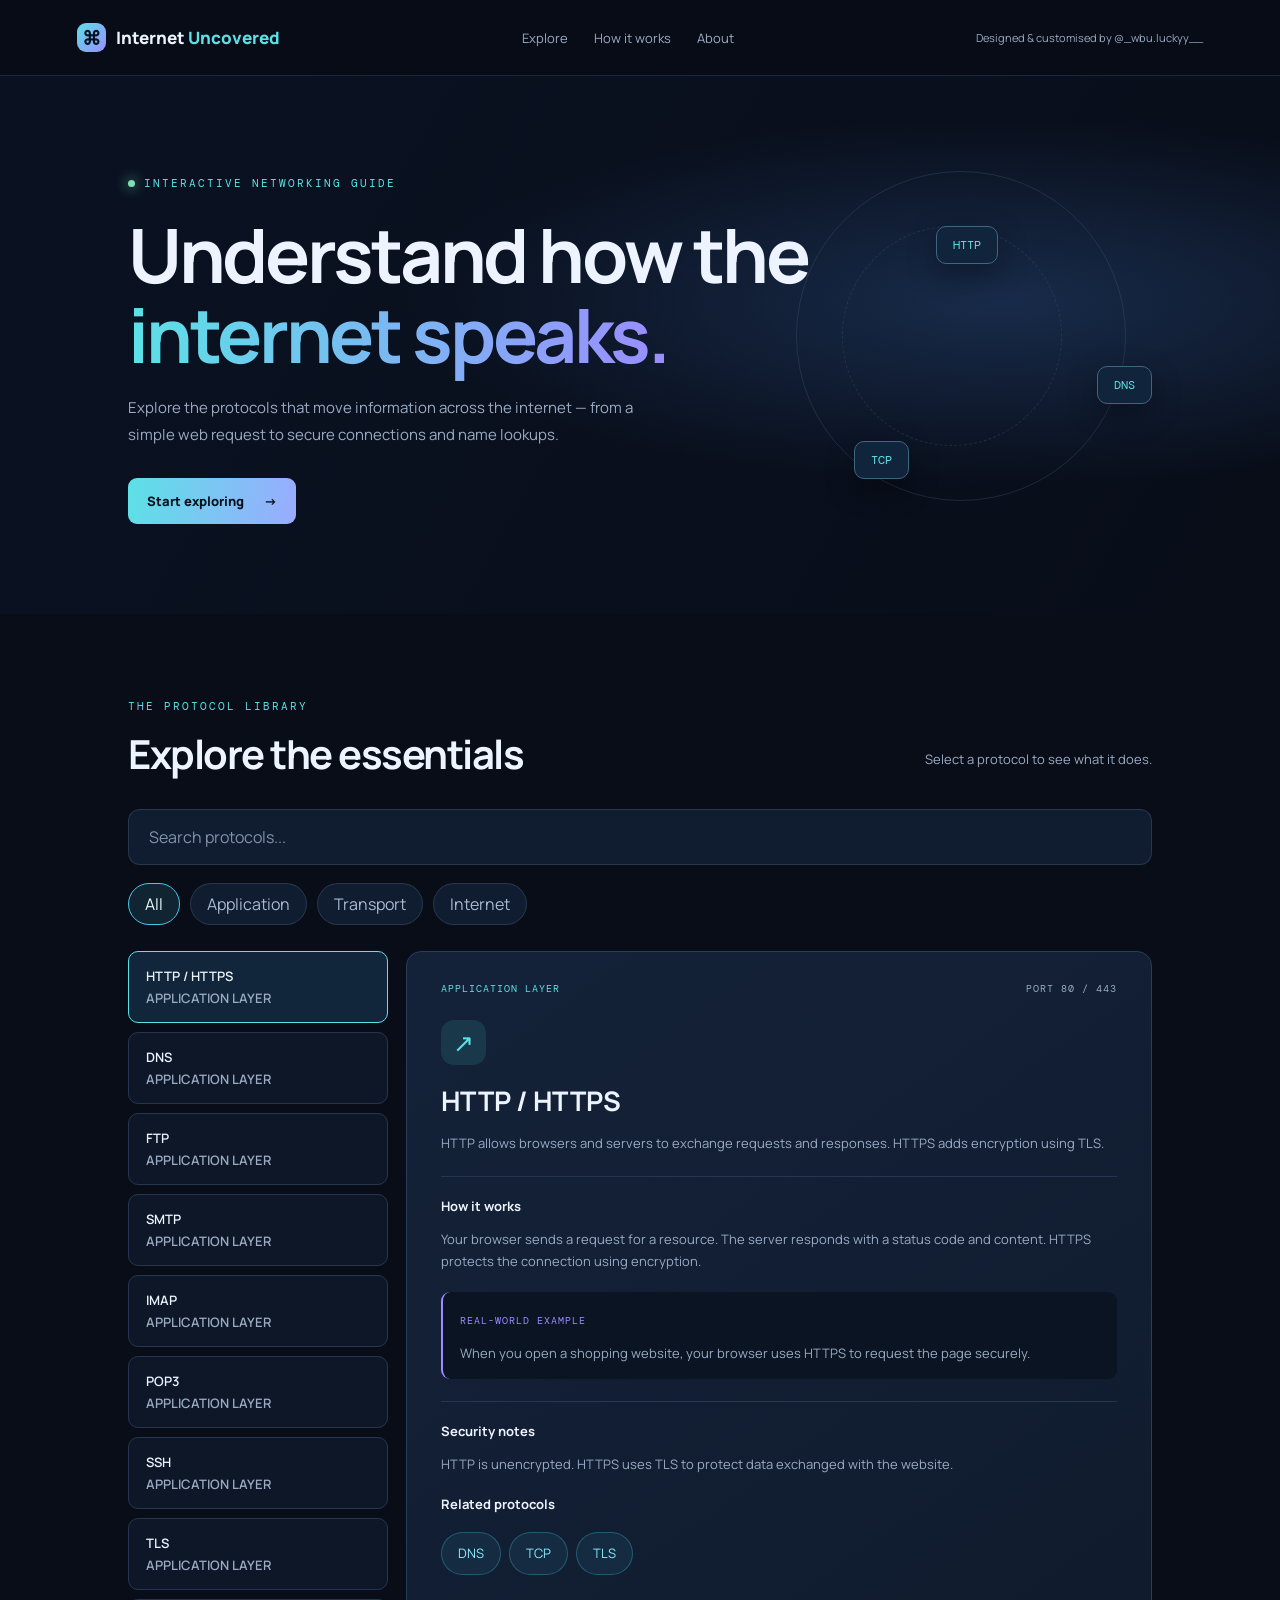
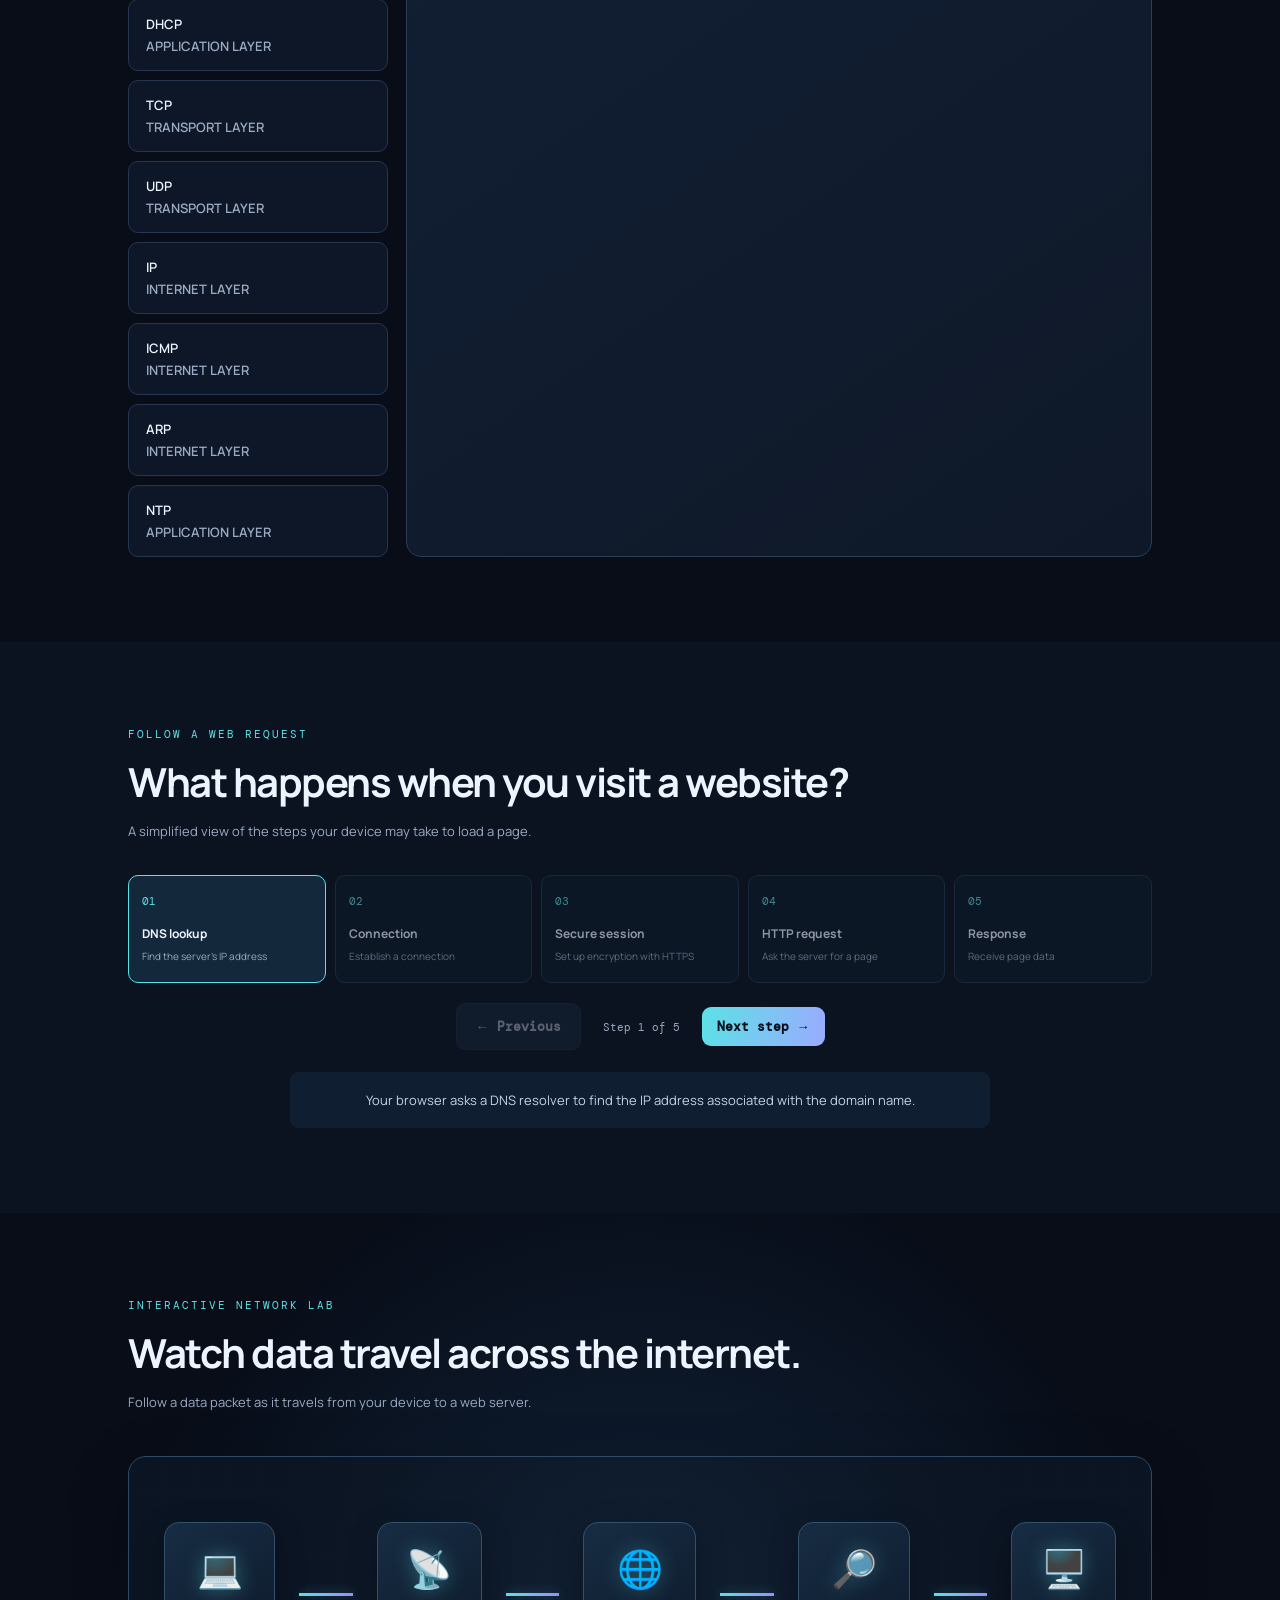
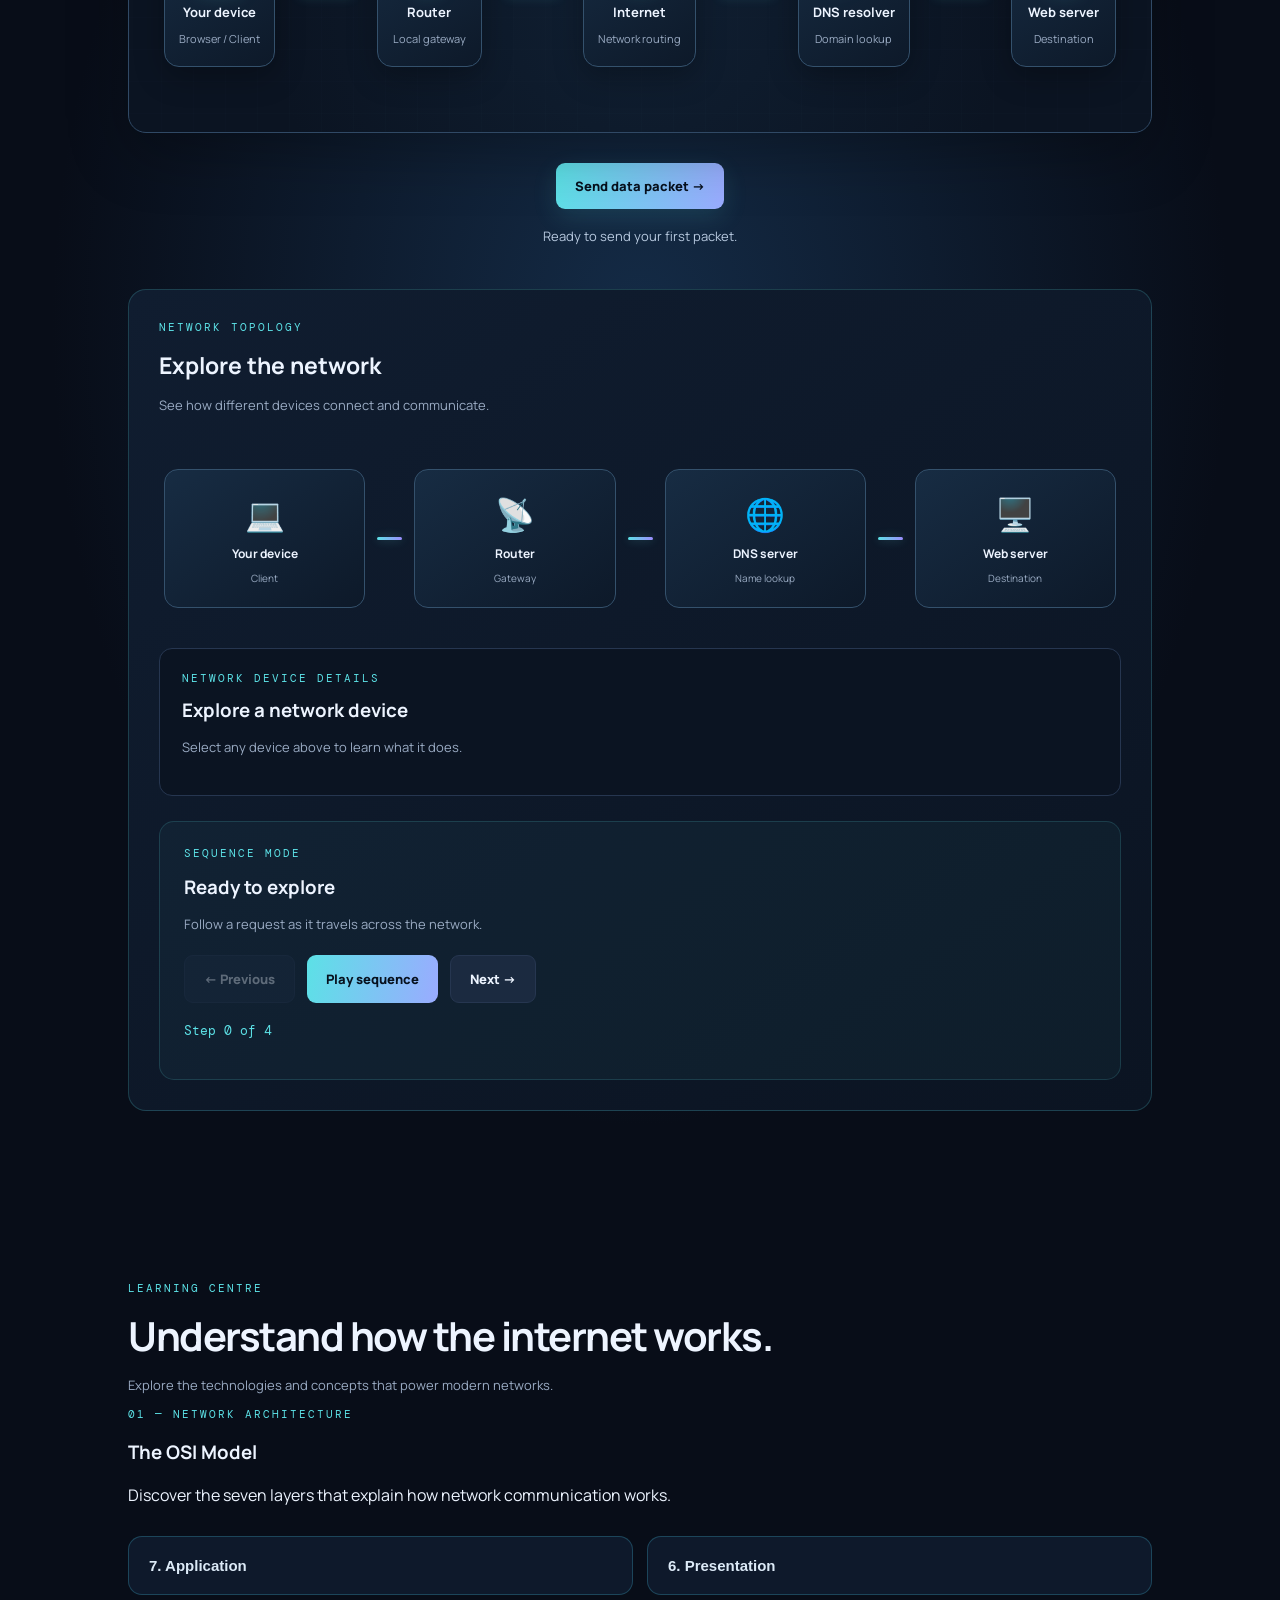
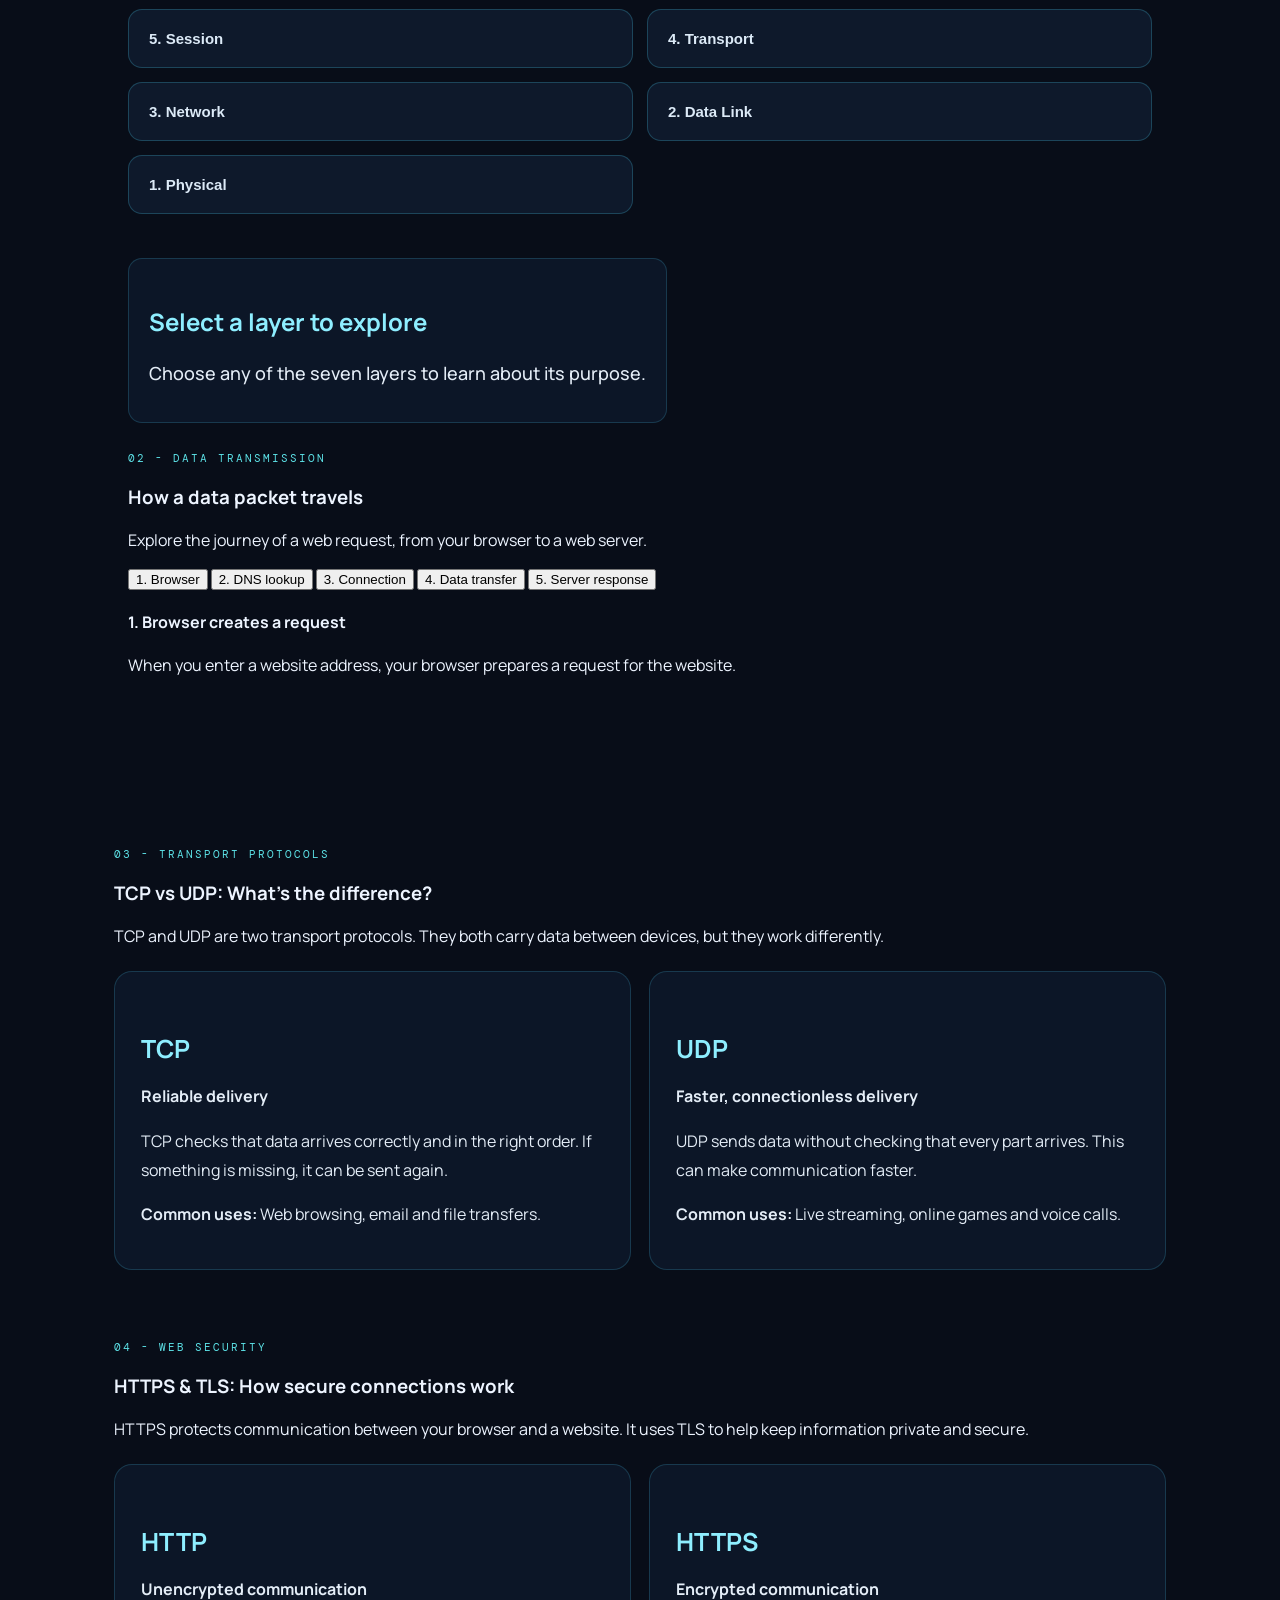
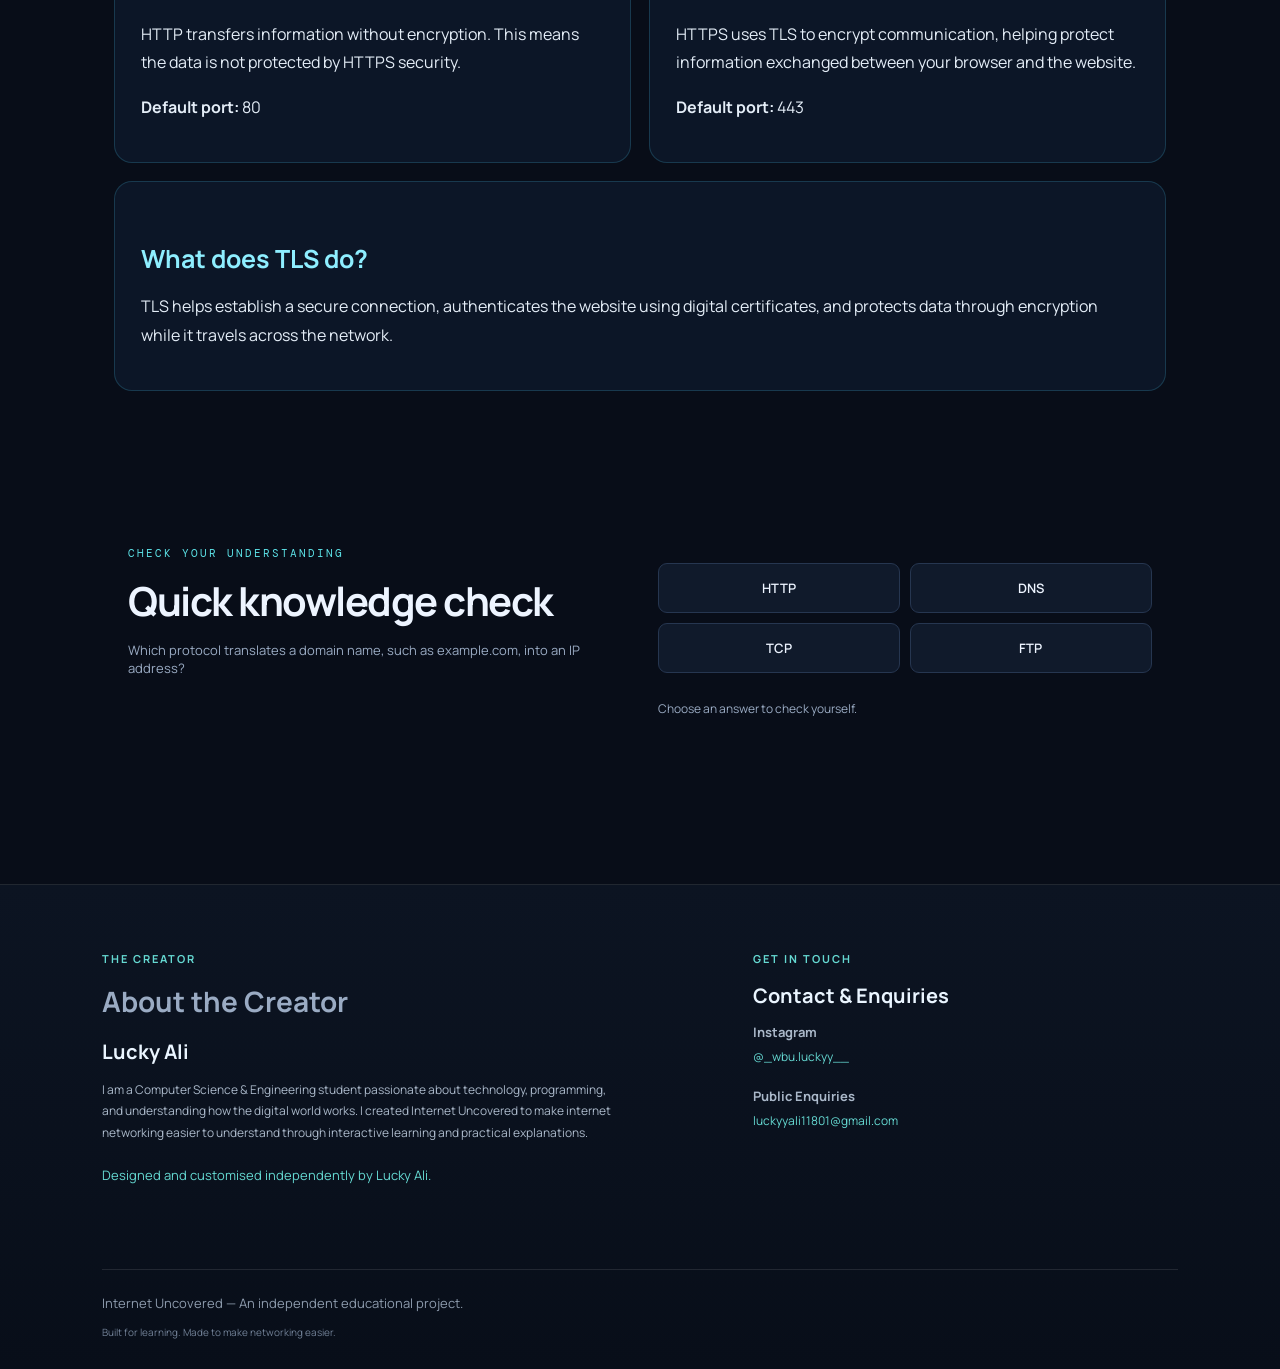
==== commit 253c3795: "Update Internet Uncovered website" ====
--- a/index.html
+++ b/index.html
@@ -3,15 +3,21 @@
 <head>
   <meta charset="utf-8">
   <meta name="viewport" content="width=device-width, initial-scale=1">
-  <meta name="description" content="An interactive beginner-friendly guide to networking protocols, created by Lucky Ali.">
-  <title>Protocol Explorer | Lucky Ali</title>
+ <meta name="description" content="Internet Uncovered is an interactive learning platform that visualises how the internet works, exploring networking protocols, DNS, TCP/IP, the OSI model and data communication.">
+  <title>Internet Uncovered | Explore How the Internet Works</title>
   <link rel="stylesheet" href="styles.css">
 </head>
 <body>
   <header class="topbar">
-    <a class="brand" href="#"><span class="brand-mark">⌘</span><span>Protocol<span class="accent">Explorer</span></span></a>
+   <a class="brand" href="#"><span class="brand-mark">⌘</span><span>Internet <span class="accent">Uncovered</span></span></a>
     <nav><a href="#explore">Explore</a><a href="#how-it-works">How it works</a><a href="#about">About</a></nav>
-    <span class="credit">Designed & customised by <strong>Lucky Ali</strong></span>
+    <span class="credit">
+ Designed &amp; customised by <a href="https://www.instagram.com/_wbu.luckyy__/"
+     target="_blank"
+     rel="noopener noreferrer">
+    @_wbu.luckyy__
+  </a>
+</span>
   </header>
 
   <main>
@@ -363,7 +369,51 @@
     </section>
   </main>
 
-  <footer id="about"><div class="brand"><span class="brand-mark">⌘</span> Protocol<span class="accent">Explorer</span></div><p>An independent educational project about internet networking.</p><p class="footer-credit">Created and customised by <strong>Lucky Ali</strong> · Built for learning</p><small>Educational demo. Protocol behaviour is simplified for beginners.</small></footer>
+ <footer id="about" class="site-footer">
+  <div class="footer-inner">
+
+    <div class="footer-about">
+      <span class="footer-label">THE CREATOR</span>
+      <h2>About the Creator</h2>
+      <h3>Lucky Ali</h3>
+     <p>
+  I am a Computer Science &amp; Engineering student passionate about technology,
+  programming, and understanding how the digital world works.
+  I created Internet Uncovered to make internet networking easier
+  to understand through interactive learning and practical explanations.
+</p>
+      <p class="footer-credit">
+        Designed and customised independently by Lucky Ali.
+      </p>
+    </div>
+
+    <div class="footer-contact">
+      <span class="footer-label">GET IN TOUCH</span>
+      <h3>Contact & Enquiries</h3>
+
+      <p>
+        <strong>Instagram</strong>
+        <a href="https://www.instagram.com/_wbu.luckyy__/"
+           target="_blank" rel="noopener noreferrer">
+          @_wbu.luckyy__
+        </a>
+      </p>
+
+      <p>
+        <strong>Public Enquiries</strong>
+        <a href="mailto:luckyyali11801@gmail.com">
+          luckyyali11801@gmail.com
+        </a>
+      </p>
+    </div>
+
+    <div class="footer-bottom">
+      <p>Internet Uncovered — An independent educational project.</p>
+      <small>Built for learning. Made to make networking easier.</small>
+    </div>
+
+  </div>
+</footer>
   <script src="script.js"></script>
 </body>
 </html>
--- a/styles.css
+++ b/styles.css
@@ -552,4 +552,108 @@
   margin: 70px auto;
   padding: 0 24px;
   box-sizing: border-box;
+}
+
+/* Professional creator footer */
+.site-footer {
+  border-top: 1px solid rgba(255, 255, 255, 0.1);
+  margin-top: 70px;
+  padding: 65px 8% 25px;
+  background: linear-gradient(180deg, #0c1422, #080e19);
+}
+
+.footer-inner {
+  max-width: 1100px;
+  margin: 0 auto;
+  display: grid;
+  grid-template-columns: 1.4fr 1fr;
+  gap: 55px;
+}
+
+.footer-label {
+  display: inline-block;
+  color: #65d9d2;
+  font-size: 11px;
+  font-weight: 700;
+  letter-spacing: 2px;
+  margin-bottom: 16px;
+}
+
+.footer-about h2 {
+  font-size: 28px;
+  margin: 0 0 18px;
+}
+
+.footer-about h3,
+.footer-contact h3 {
+  font-size: 20px;
+  margin: 0 0 14px;
+  color: #eaf5ff;
+}
+
+.footer-about p {
+  color: #aab8c9;
+  line-height: 1.8;
+  max-width: 520px;
+}
+
+.footer-about .footer-credit {
+  color: #65d9d2;
+  font-size: 13px;
+  margin-top: 20px;
+}
+
+.footer-contact p {
+  display: flex;
+  flex-direction: column;
+  gap: 7px;
+  margin: 0 0 22px;
+}
+
+.footer-contact strong {
+  color: #aab8c9;
+  font-size: 13px;
+}
+
+.footer-contact a {
+  color: #65d9d2;
+  text-decoration: none;
+  overflow-wrap: anywhere;
+}
+
+.footer-contact a:hover {
+  text-decoration: underline;
+}
+
+.footer-bottom {
+  grid-column: 1 / -1;
+  border-top: 1px solid rgba(255, 255, 255, 0.1);
+  margin-top: 15px;
+  padding-top: 22px;
+  color: #8d9bad;
+  font-size: 13px;
+  line-height: 1.8;
+}
+
+.footer-bottom p {
+  margin: 0 0 5px;
+}
+
+.footer-bottom small {
+  color: #718096;
+}
+
+@media (max-width: 700px) {
+  .footer-inner {
+    grid-template-columns: 1fr;
+    gap: 30px;
+  }
+
+  .site-footer {
+    padding: 45px 7% 22px;
+  }
+
+  .footer-about h2 {
+    font-size: 24px;
+  }
 }
